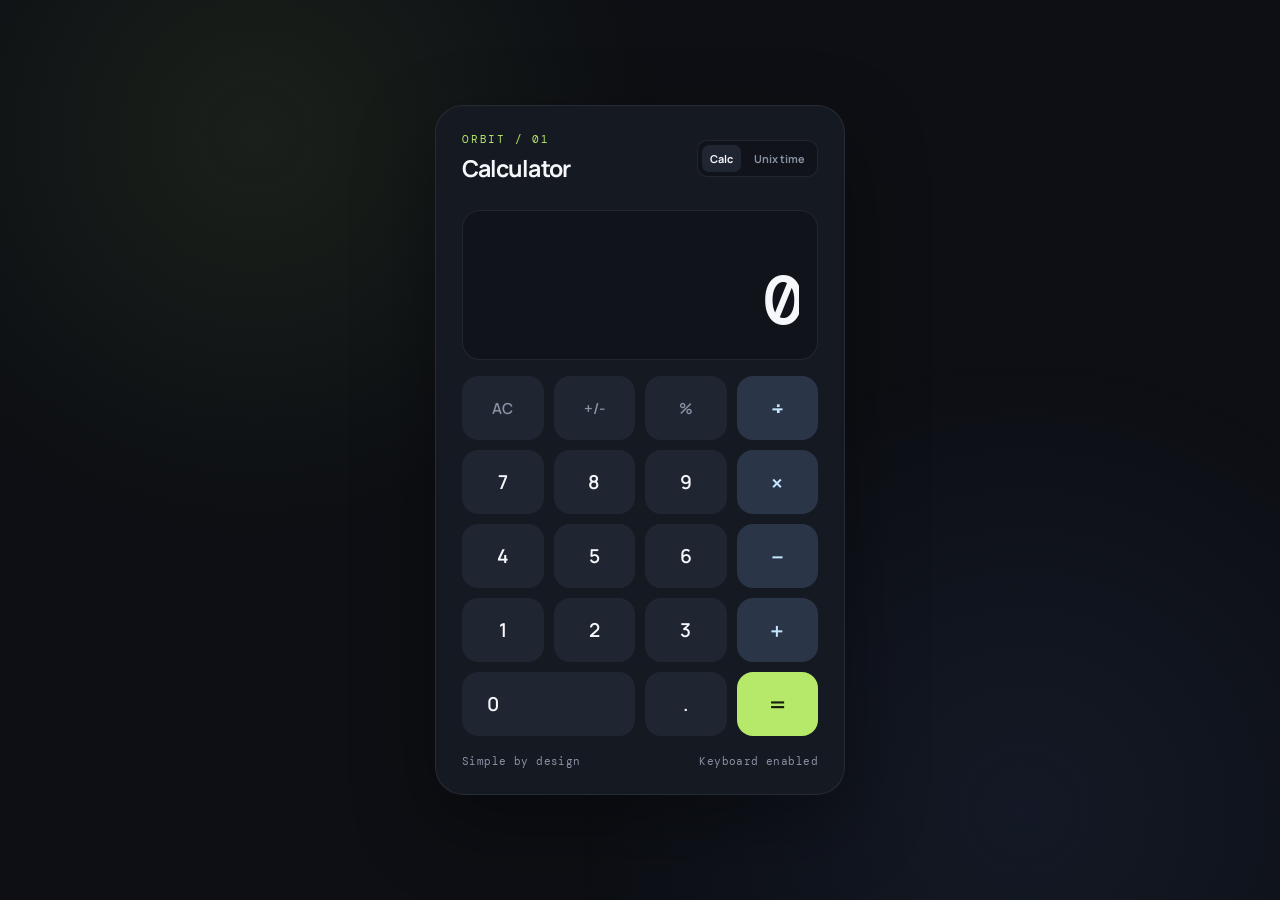
==== calculator-web/index.html @ 710e7ebb "init" ====
<!doctype html>
<html lang="en">
  <head>
    <meta charset="UTF-8" />
    <meta name="viewport" content="width=device-width, initial-scale=1.0" />
    <meta name="theme-color" content="#10131a" />
    <title>Orbit Tools — Calculator</title>
    <link rel="preconnect" href="https://fonts.googleapis.com" />
    <link rel="preconnect" href="https://fonts.gstatic.com" crossorigin />
    <link
      href="https://fonts.googleapis.com/css2?family=DM+Mono:wght@400;500&family=Manrope:wght@500;600;700;800&display=swap"
      rel="stylesheet"
    />
    <link rel="stylesheet" href="styles.css" />
  </head>
  <body>
    <main class="page-shell">
      <section class="calculator" aria-label="Calculator">
        <header class="calculator-header">
          <div>
            <p class="eyebrow">ORBIT / 01</p>
            <h1>Calculator</h1>
          </div>
          <nav class="tool-nav" aria-label="Tools">
            <a class="active" href="index.html">Calc</a>
            <a href="timestamp.html">Unix time</a>
          </nav>
        </header>

        <div class="display" aria-live="polite">
          <div class="expression" id="expression">&nbsp;</div>
          <div class="result" id="result">0</div>
        </div>

        <div class="keypad">
          <button class="key key-action" data-action="clear" aria-label="Clear">AC</button>
          <button class="key key-action" data-action="sign" aria-label="Toggle sign">+/-</button>
          <button class="key key-action" data-action="percent" aria-label="Percent">%</button>
          <button class="key key-operator" data-value="/" aria-label="Divide">÷</button>

          <button class="key" data-value="7">7</button>
          <button class="key" data-value="8">8</button>
          <button class="key" data-value="9">9</button>
          <button class="key key-operator" data-value="*" aria-label="Multiply">×</button>

          <button class="key" data-value="4">4</button>
          <button class="key" data-value="5">5</button>
          <button class="key" data-value="6">6</button>
          <button class="key key-operator" data-value="-" aria-label="Subtract">−</button>

          <button class="key" data-value="1">1</button>
          <button class="key" data-value="2">2</button>
          <button class="key" data-value="3">3</button>
          <button class="key key-operator" data-value="+" aria-label="Add">+</button>

          <button class="key key-zero" data-value="0">0</button>
          <button class="key" data-value=".">.</button>
          <button class="key key-equals" data-action="equals" aria-label="Equals">=</button>
        </div>

        <footer class="calculator-footer">
          <span>Simple by design</span>
          <span class="keyboard-hint">Keyboard enabled</span>
        </footer>
      </section>
    </main>
    <script src="script.js"></script>
  </body>
</html>
---- calculator-web/styles.css ----
:root {
  color-scheme: dark;
  --background: #0d0f14;
  --panel: #151922;
  --panel-edge: rgba(255, 255, 255, 0.08);
  --display: #10131a;
  --key: #202532;
  --key-hover: #2b3242;
  --muted: #8992a5;
  --text: #f5f7fb;
  --accent: #b6e86a;
  --accent-dark: #16200d;
  --operator: #2b3548;
  --operator-text: #c5e5ff;
}

* {
  box-sizing: border-box;
}

body {
  margin: 0;
  min-width: 320px;
  min-height: 100vh;
  background: var(--background);
  color: var(--text);
  font-family: "Manrope", sans-serif;
}

body::before {
  position: fixed;
  inset: 0;
  z-index: -1;
  background:
    radial-gradient(circle at 20% 15%, rgba(182, 232, 106, 0.08), transparent 32%),
    radial-gradient(circle at 80% 90%, rgba(97, 149, 255, 0.08), transparent 35%);
  content: "";
}

.page-shell {
  display: grid;
  min-height: 100vh;
  place-items: center;
  padding: 24px;
}

.calculator {
  width: min(100%, 410px);
  padding: 26px;
  border: 1px solid var(--panel-edge);
  border-radius: 28px;
  background: var(--panel);
  box-shadow: 0 30px 80px rgba(0, 0, 0, 0.35);
}

.calculator-header,
.calculator-footer {
  display: flex;
  align-items: center;
  justify-content: space-between;
}

.tool-nav {
  display: flex;
  gap: 5px;
  padding: 4px;
  border: 1px solid var(--panel-edge);
  border-radius: 10px;
  background: var(--display);
}

.tool-nav a {
  padding: 6px 8px;
  border-radius: 7px;
  color: var(--muted);
  font-size: 0.68rem;
  font-weight: 700;
  text-decoration: none;
}

.tool-nav a:hover,
.tool-nav a.active {
  background: var(--key);
  color: var(--text);
}

.eyebrow {
  margin: 0 0 6px;
  color: var(--accent);
  font-family: "DM Mono", monospace;
  font-size: 0.7rem;
  letter-spacing: 0.16em;
}

h1 {
  margin: 0;
  font-size: 1.45rem;
  letter-spacing: -0.04em;
}

.status-dot {
  width: 10px;
  height: 10px;
  border-radius: 50%;
  background: var(--accent);
  box-shadow: 0 0 0 5px rgba(182, 232, 106, 0.1), 0 0 18px var(--accent);
}

.display {
  display: flex;
  min-height: 150px;
  flex-direction: column;
  justify-content: flex-end;
  margin: 26px 0 16px;
  padding: 20px 18px;
  overflow: hidden;
  border: 1px solid var(--panel-edge);
  border-radius: 18px;
  background: var(--display);
  text-align: right;
}

.expression {
  min-height: 25px;
  color: var(--muted);
  font-family: "DM Mono", monospace;
  font-size: 0.9rem;
  white-space: nowrap;
}

.result {
  overflow: hidden;
  font-family: "DM Mono", monospace;
  font-size: clamp(2.7rem, 12vw, 4.25rem);
  font-weight: 500;
  letter-spacing: -0.08em;
  line-height: 1.1;
  text-overflow: ellipsis;
  white-space: nowrap;
}

.keypad {
  display: grid;
  grid-template-columns: repeat(4, 1fr);
  gap: 10px;
}

.key {
  min-height: 64px;
  padding: 0;
  border: 0;
  border-radius: 16px;
  background: var(--key);
  color: var(--text);
  cursor: pointer;
  font: 600 1.2rem "Manrope", sans-serif;
  transition: transform 120ms ease, background 120ms ease, color 120ms ease;
  -webkit-tap-highlight-color: transparent;
}

.key:hover {
  background: var(--key-hover);
}

.key:active,
.key.is-pressed {
  transform: scale(0.95);
}

.key:focus-visible {
  outline: 2px solid var(--accent);
  outline-offset: 3px;
}

.key-action {
  color: var(--muted);
  font-size: 0.95rem;
}

.key-operator {
  background: var(--operator);
  color: var(--operator-text);
  font-size: 1.5rem;
}

.key-equals {
  background: var(--accent);
  color: var(--accent-dark);
  font-size: 1.6rem;
}

.key-equals:hover {
  background: #c6f27d;
}

.key-zero {
  grid-column: span 2;
  text-align: left;
  padding-left: 25px;
}

.calculator-footer {
  margin-top: 19px;
  color: var(--muted);
  font-family: "DM Mono", monospace;
  font-size: 0.66rem;
  letter-spacing: 0.04em;
}

.converter {
  width: min(100%, 520px);
}

.intro {
  margin: 28px 0 20px;
  color: var(--muted);
  font-size: 0.88rem;
  line-height: 1.6;
}

.converter-form {
  display: grid;
  gap: 13px;
}

.field {
  display: grid;
  gap: 8px;
  color: var(--muted);
  font-family: "DM Mono", monospace;
  font-size: 0.73rem;
}

input {
  width: 100%;
  min-height: 55px;
  padding: 0 15px;
  border: 1px solid var(--panel-edge);
  border-radius: 14px;
  outline: none;
  background: var(--display);
  color: var(--text);
  font: 500 1rem "DM Mono", monospace;
}

input:focus {
  border-color: var(--accent);
  box-shadow: 0 0 0 3px rgba(182, 232, 106, 0.1);
}

.input-with-action {
  display: flex;
  gap: 8px;
}

.input-with-action input {
  min-width: 0;
}

.small-action,
.convert-button {
  border: 0;
  border-radius: 12px;
  cursor: pointer;
  font: 700 0.75rem "Manrope", sans-serif;
}

.small-action {
  padding: 0 15px;
  background: var(--key);
  color: var(--accent);
}

.convert-button {
  min-height: 45px;
  background: var(--operator);
  color: var(--operator-text);
}

.convert-button:hover,
.small-action:hover {
  background: var(--key-hover);
}

.convert-button span {
  margin: 0 5px;
  color: var(--accent);
  font-size: 1rem;
}

.conversion-output {
  display: grid;
  gap: 7px;
  margin-top: 23px;
  padding: 17px;
  border: 1px solid rgba(182, 232, 106, 0.18);
  border-radius: 15px;
  background: rgba(182, 232, 106, 0.06);
}

.conversion-output.has-error {
  border-color: rgba(255, 127, 127, 0.3);
  background: rgba(255, 127, 127, 0.06);
}

.output-label {
  color: var(--accent);
  font: 0.65rem "DM Mono", monospace;
  letter-spacing: 0.12em;
  text-transform: uppercase;
}

.conversion-output strong {
  overflow-wrap: anywhere;
  font: 500 1.3rem "DM Mono", monospace;
}

.conversion-output > span:last-child {
  color: var(--muted);
  font-size: 0.74rem;
}

.calculator-footer a {
  color: var(--muted);
}

@media (max-width: 420px) {
  .page-shell {
    padding: 12px;
  }

  .calculator {
    padding: 18px;
    border-radius: 22px;
  }

  .key {
    min-height: 59px;
  }
}
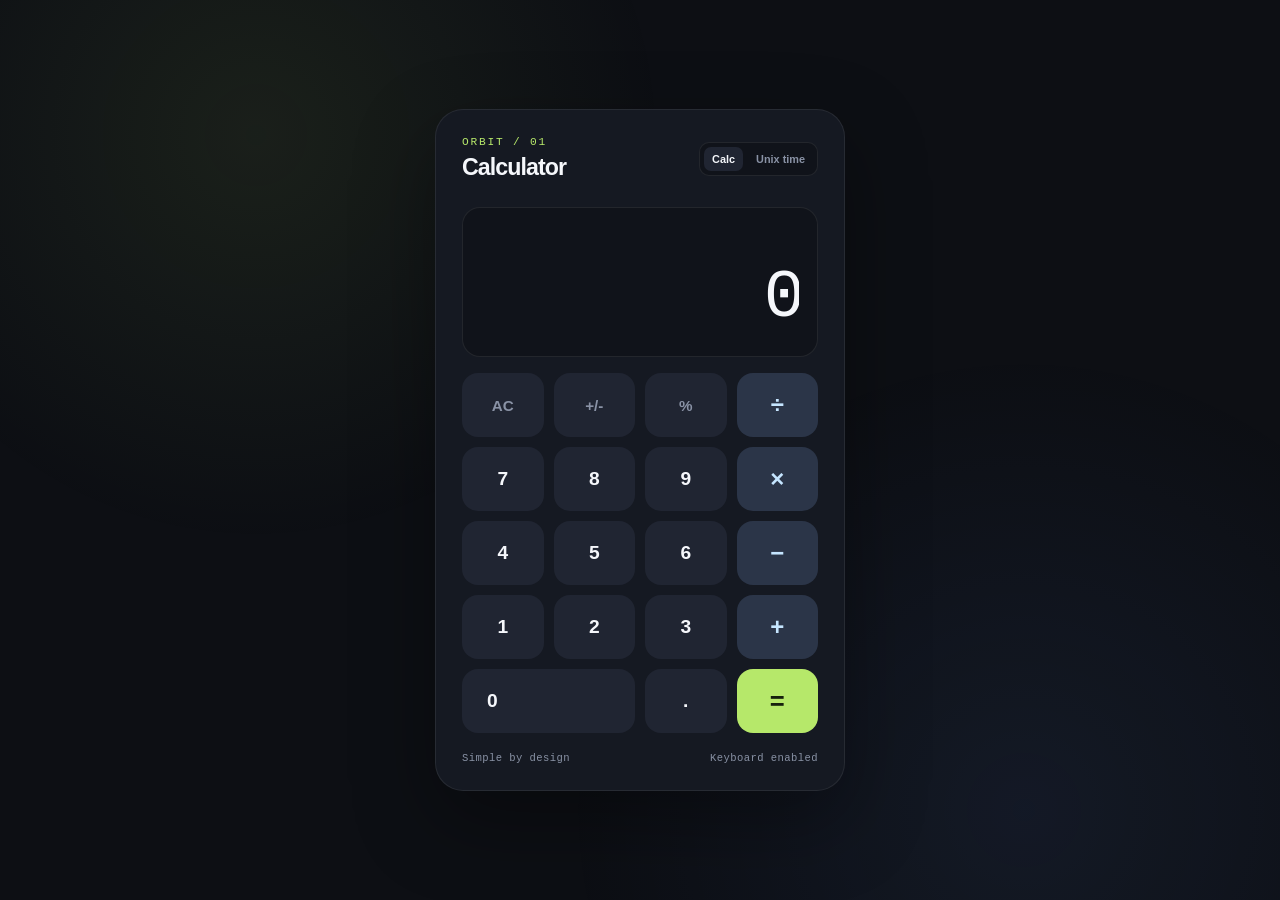
==== commit 6940015f: "timestamp" ====
--- a/calculator-web/index.html
+++ b/calculator-web/index.html
@@ -5,12 +5,6 @@
     <meta name="viewport" content="width=device-width, initial-scale=1.0" />
     <meta name="theme-color" content="#10131a" />
     <title>Orbit Tools — Calculator</title>
-    <link rel="preconnect" href="https://fonts.googleapis.com" />
-    <link rel="preconnect" href="https://fonts.gstatic.com" crossorigin />
-    <link
-      href="https://fonts.googleapis.com/css2?family=DM+Mono:wght@400;500&family=Manrope:wght@500;600;700;800&display=swap"
-      rel="stylesheet"
-    />
     <link rel="stylesheet" href="styles.css" />
   </head>
   <body>
--- a/calculator-web/styles.css
+++ b/calculator-web/styles.css
@@ -24,7 +24,7 @@
   min-height: 100vh;
   background: var(--background);
   color: var(--text);
-  font-family: "Manrope", sans-serif;
+  font-family: Arial, Helvetica, sans-serif;
 }
 
 body::before {
@@ -87,7 +87,7 @@
 .eyebrow {
   margin: 0 0 6px;
   color: var(--accent);
-  font-family: "DM Mono", monospace;
+  font-family: "Courier New", Courier, monospace;
   font-size: 0.7rem;
   letter-spacing: 0.16em;
 }
@@ -123,14 +123,14 @@
 .expression {
   min-height: 25px;
   color: var(--muted);
-  font-family: "DM Mono", monospace;
+  font-family: "Courier New", Courier, monospace;
   font-size: 0.9rem;
   white-space: nowrap;
 }
 
 .result {
   overflow: hidden;
-  font-family: "DM Mono", monospace;
+  font-family: "Courier New", Courier, monospace;
   font-size: clamp(2.7rem, 12vw, 4.25rem);
   font-weight: 500;
   letter-spacing: -0.08em;
@@ -153,7 +153,7 @@
   background: var(--key);
   color: var(--text);
   cursor: pointer;
-  font: 600 1.2rem "Manrope", sans-serif;
+  font: 600 1.2rem Arial, Helvetica, sans-serif;
   transition: transform 120ms ease, background 120ms ease, color 120ms ease;
   -webkit-tap-highlight-color: transparent;
 }
@@ -202,7 +202,7 @@
 .calculator-footer {
   margin-top: 19px;
   color: var(--muted);
-  font-family: "DM Mono", monospace;
+  font-family: "Courier New", Courier, monospace;
   font-size: 0.66rem;
   letter-spacing: 0.04em;
 }
@@ -240,7 +240,7 @@
   outline: none;
   background: var(--display);
   color: var(--text);
-  font: 500 1rem "DM Mono", monospace;
+  font: 500 1rem "Courier New", Courier, monospace;
 }
 
 input:focus {
@@ -262,7 +262,7 @@
   border: 0;
   border-radius: 12px;
   cursor: pointer;
-  font: 700 0.75rem "Manrope", sans-serif;
+  font: 700 0.75rem Arial, Helvetica, sans-serif;
 }
 
 .small-action {
@@ -305,14 +305,14 @@
 
 .output-label {
   color: var(--accent);
-  font: 0.65rem "DM Mono", monospace;
+  font: 0.65rem "Courier New", Courier, monospace;
   letter-spacing: 0.12em;
   text-transform: uppercase;
 }
 
 .conversion-output strong {
   overflow-wrap: anywhere;
-  font: 500 1.3rem "DM Mono", monospace;
+  font: 500 1.3rem "Courier New", Courier, monospace;
 }
 
 .conversion-output > span:last-child {
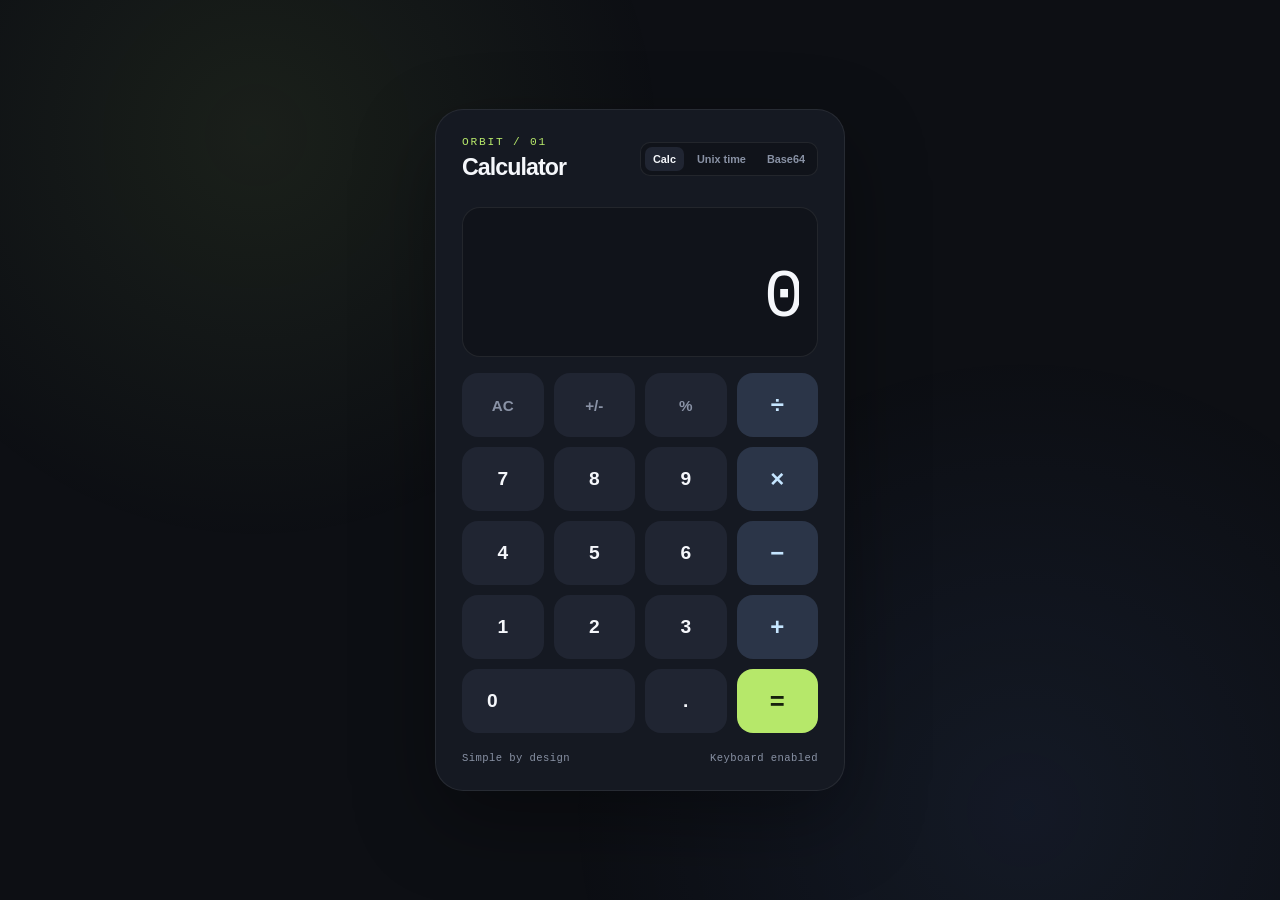
==== commit 9f3d3bb3: "Add Base64 conversion tool and update container configuration" ====
--- a/calculator-web/index.html
+++ b/calculator-web/index.html
@@ -18,6 +18,7 @@
           <nav class="tool-nav" aria-label="Tools">
             <a class="active" href="index.html">Calc</a>
             <a href="timestamp.html">Unix time</a>
+            <a href="base64.html">Base64</a>
           </nav>
         </header>
 
--- a/calculator-web/styles.css
+++ b/calculator-web/styles.css
@@ -231,21 +231,87 @@
   font-size: 0.73rem;
 }
 
-input {
+input,
+textarea {
   width: 100%;
-  min-height: 55px;
   padding: 0 15px;
   border: 1px solid var(--panel-edge);
   border-radius: 14px;
   outline: none;
   background: var(--display);
   color: var(--text);
-  font: 500 1rem "Courier New", Courier, monospace;
-}
-
-input:focus {
+  font: 500 0.95rem "Courier New", Courier, monospace;
+}
+
+input {
+  min-height: 55px;
+}
+
+textarea {
+  min-height: 84px;
+  padding: 12px 15px;
+  resize: vertical;
+  line-height: 1.45;
+}
+
+input:focus,
+textarea:focus {
   border-color: var(--accent);
   box-shadow: 0 0 0 3px rgba(182, 232, 106, 0.1);
+}
+
+.field-header {
+  display: flex;
+  align-items: center;
+  justify-content: space-between;
+}
+
+.text-link-btn {
+  padding: 0;
+  border: none;
+  background: none;
+  color: var(--accent);
+  font-family: inherit;
+  font-size: 0.72rem;
+  font-weight: 700;
+  cursor: pointer;
+  text-decoration: underline;
+  text-underline-offset: 3px;
+}
+
+.text-link-btn:hover {
+  color: var(--text);
+}
+
+.checkbox-label {
+  display: inline-flex;
+  align-items: center;
+  gap: 6px;
+  cursor: pointer;
+  font-size: 0.72rem;
+  color: var(--muted);
+  user-select: none;
+}
+
+.checkbox-label input[type="checkbox"] {
+  width: 14px;
+  min-height: 14px;
+  height: 14px;
+  margin: 0;
+  accent-color: var(--accent);
+  cursor: pointer;
+}
+
+.converter-actions {
+  display: grid;
+  grid-template-columns: 1fr 1fr;
+  gap: 10px;
+}
+
+.output-top-row {
+  display: flex;
+  align-items: center;
+  justify-content: space-between;
 }
 
 .input-with-action {
@@ -266,7 +332,8 @@
 }
 
 .small-action {
-  padding: 0 15px;
+  min-height: 28px;
+  padding: 0 14px;
   background: var(--key);
   color: var(--accent);
 }
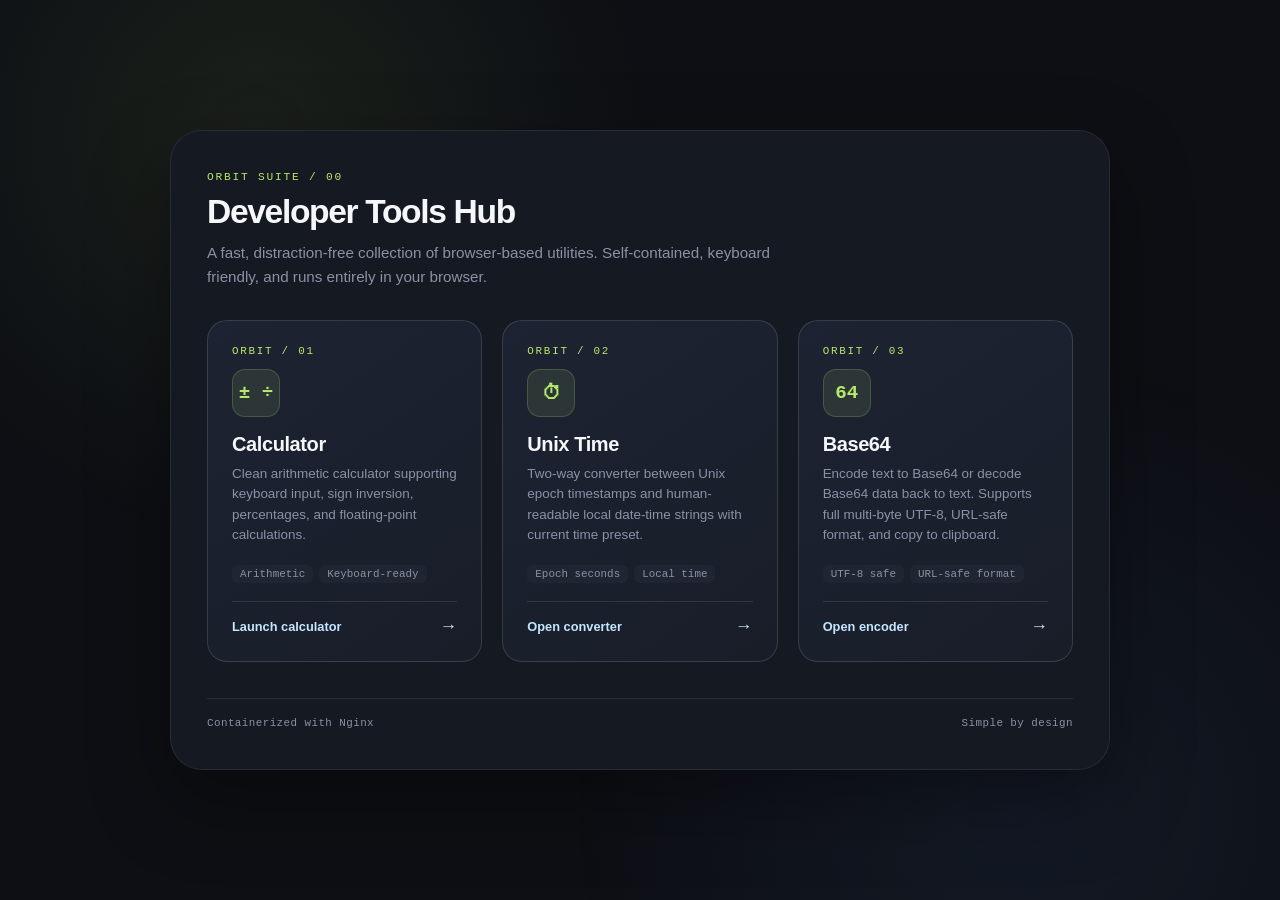
==== commit ce3b70a8: "Add tools hub index page, move calculator to cal.html, fix card styling" ====
--- a/calculator-web/index.html
+++ b/calculator-web/index.html
@@ -4,61 +4,93 @@
     <meta charset="UTF-8" />
     <meta name="viewport" content="width=device-width, initial-scale=1.0" />
     <meta name="theme-color" content="#10131a" />
-    <title>Orbit Tools — Calculator</title>
+    <title>Orbit Tools — Developer Utilities Suite</title>
     <link rel="stylesheet" href="styles.css" />
   </head>
   <body>
     <main class="page-shell">
-      <section class="calculator" aria-label="Calculator">
-        <header class="calculator-header">
-          <div>
-            <p class="eyebrow">ORBIT / 01</p>
-            <h1>Calculator</h1>
-          </div>
-          <nav class="tool-nav" aria-label="Tools">
-            <a class="active" href="index.html">Calc</a>
-            <a href="timestamp.html">Unix time</a>
-            <a href="base64.html">Base64</a>
-          </nav>
+      <section class="dashboard" aria-label="Orbit Tools Dashboard">
+        <header class="dashboard-header">
+          <p class="eyebrow">ORBIT SUITE / 00</p>
+          <h1 class="dashboard-title">Developer Tools Hub</h1>
+          <p class="dashboard-desc">
+            A fast, distraction-free collection of browser-based utilities. Self-contained, keyboard friendly, and runs entirely in your browser.
+          </p>
         </header>
 
-        <div class="display" aria-live="polite">
-          <div class="expression" id="expression">&nbsp;</div>
-          <div class="result" id="result">0</div>
+        <div class="tools-grid">
+          <!-- Tool 1: Calculator -->
+          <a class="tool-card" href="cal.html" aria-label="Open Calculator">
+            <div>
+              <div class="tool-card-badge">ORBIT / 01</div>
+              <div class="tool-card-icon" aria-hidden="true">± ÷</div>
+              <h2 class="tool-card-title">Calculator</h2>
+              <p class="tool-card-desc">
+                Clean arithmetic calculator supporting keyboard input, sign inversion, percentages, and floating-point calculations.
+              </p>
+            </div>
+            <div>
+              <div class="tool-card-tags">
+                <span class="tool-tag">Arithmetic</span>
+                <span class="tool-tag">Keyboard-ready</span>
+              </div>
+              <div class="tool-card-footer">
+                <span>Launch calculator</span>
+                <span class="tool-card-arrow" aria-hidden="true">→</span>
+              </div>
+            </div>
+          </a>
+
+          <!-- Tool 2: Unix Timestamp -->
+          <a class="tool-card" href="timestamp.html" aria-label="Open Unix Timestamp Converter">
+            <div>
+              <div class="tool-card-badge">ORBIT / 02</div>
+              <div class="tool-card-icon" aria-hidden="true">⏱</div>
+              <h2 class="tool-card-title">Unix Time</h2>
+              <p class="tool-card-desc">
+                Two-way converter between Unix epoch timestamps and human-readable local date-time strings with current time preset.
+              </p>
+            </div>
+            <div>
+              <div class="tool-card-tags">
+                <span class="tool-tag">Epoch seconds</span>
+                <span class="tool-tag">Local time</span>
+              </div>
+              <div class="tool-card-footer">
+                <span>Open converter</span>
+                <span class="tool-card-arrow" aria-hidden="true">→</span>
+              </div>
+            </div>
+          </a>
+
+          <!-- Tool 3: Base64 Converter -->
+          <a class="tool-card" href="base64.html" aria-label="Open Base64 Converter">
+            <div>
+              <div class="tool-card-badge">ORBIT / 03</div>
+              <div class="tool-card-icon" aria-hidden="true">64</div>
+              <h2 class="tool-card-title">Base64</h2>
+              <p class="tool-card-desc">
+                Encode text to Base64 or decode Base64 data back to text. Supports full multi-byte UTF-8, URL-safe format, and copy to clipboard.
+              </p>
+            </div>
+            <div>
+              <div class="tool-card-tags">
+                <span class="tool-tag">UTF-8 safe</span>
+                <span class="tool-tag">URL-safe format</span>
+              </div>
+              <div class="tool-card-footer">
+                <span>Open encoder</span>
+                <span class="tool-card-arrow" aria-hidden="true">→</span>
+              </div>
+            </div>
+          </a>
         </div>
 
-        <div class="keypad">
-          <button class="key key-action" data-action="clear" aria-label="Clear">AC</button>
-          <button class="key key-action" data-action="sign" aria-label="Toggle sign">+/-</button>
-          <button class="key key-action" data-action="percent" aria-label="Percent">%</button>
-          <button class="key key-operator" data-value="/" aria-label="Divide">÷</button>
-
-          <button class="key" data-value="7">7</button>
-          <button class="key" data-value="8">8</button>
-          <button class="key" data-value="9">9</button>
-          <button class="key key-operator" data-value="*" aria-label="Multiply">×</button>
-
-          <button class="key" data-value="4">4</button>
-          <button class="key" data-value="5">5</button>
-          <button class="key" data-value="6">6</button>
-          <button class="key key-operator" data-value="-" aria-label="Subtract">−</button>
-
-          <button class="key" data-value="1">1</button>
-          <button class="key" data-value="2">2</button>
-          <button class="key" data-value="3">3</button>
-          <button class="key key-operator" data-value="+" aria-label="Add">+</button>
-
-          <button class="key key-zero" data-value="0">0</button>
-          <button class="key" data-value=".">.</button>
-          <button class="key key-equals" data-action="equals" aria-label="Equals">=</button>
-        </div>
-
-        <footer class="calculator-footer">
+        <footer class="dashboard-footer">
+          <span>Containerized with Nginx</span>
           <span>Simple by design</span>
-          <span class="keyboard-hint">Keyboard enabled</span>
         </footer>
       </section>
     </main>
-    <script src="script.js"></script>
   </body>
 </html>
--- a/calculator-web/styles.css
+++ b/calculator-web/styles.css
@@ -92,10 +92,18 @@
   letter-spacing: 0.16em;
 }
 
+h1, h2 {
+  margin: 0;
+  letter-spacing: -0.04em;
+}
+
 h1 {
-  margin: 0;
   font-size: 1.45rem;
-  letter-spacing: -0.04em;
+}
+
+h2 {
+  font-size: 1.1rem;
+  font-weight: 600;
 }
 
 .status-dot {
@@ -391,6 +399,161 @@
   color: var(--muted);
 }
 
+.dashboard {
+  width: min(100%, 940px);
+  padding: 40px 36px;
+  border: 1px solid var(--panel-edge);
+  border-radius: 32px;
+  background: var(--panel);
+  box-shadow: 0 30px 80px rgba(0, 0, 0, 0.35);
+}
+
+.dashboard-header {
+  margin-bottom: 32px;
+}
+
+.dashboard-header .eyebrow {
+  margin-bottom: 10px;
+}
+
+.dashboard-title {
+  margin: 0 0 10px;
+  font-size: 2.1rem;
+  letter-spacing: -0.04em;
+}
+
+.dashboard-desc {
+  margin: 0;
+  color: var(--muted);
+  font-size: 0.95rem;
+  line-height: 1.55;
+  max-width: 600px;
+}
+
+.tools-grid {
+  display: grid;
+  grid-template-columns: repeat(auto-fit, minmax(260px, 1fr));
+  gap: 20px;
+  margin-top: 28px;
+}
+
+.tool-card {
+  display: flex;
+  flex-direction: column;
+  justify-content: space-between;
+  padding: 24px;
+  border: 1px solid rgba(255, 255, 255, 0.13);
+  border-radius: 20px;
+  background: linear-gradient(145deg, #1e2333 0%, #181d28 100%);
+  text-decoration: none;
+  color: var(--text);
+  transition: transform 0.18s ease, border-color 0.18s ease, box-shadow 0.18s ease, background 0.18s ease;
+  position: relative;
+  overflow: hidden;
+  min-height: 260px;
+}
+
+.tool-card:hover {
+  transform: translateY(-4px);
+  border-color: rgba(182, 232, 106, 0.45);
+  background: linear-gradient(145deg, #222840 0%, #1c2230 100%);
+  box-shadow: 0 16px 40px rgba(0, 0, 0, 0.45), 0 0 28px rgba(182, 232, 106, 0.1);
+}
+
+.tool-card-badge {
+  color: var(--accent);
+  font-family: "Courier New", Courier, monospace;
+  font-size: 0.68rem;
+  letter-spacing: 0.16em;
+  margin-bottom: 12px;
+}
+
+.tool-card-icon {
+  width: 48px;
+  height: 48px;
+  border-radius: 13px;
+  background: rgba(182, 232, 106, 0.1);
+  color: var(--accent);
+  display: flex;
+  align-items: center;
+  justify-content: center;
+  font-size: 1.2rem;
+  font-family: "Courier New", Courier, monospace;
+  font-weight: bold;
+  margin-bottom: 16px;
+  border: 1px solid rgba(182, 232, 106, 0.2);
+  flex-shrink: 0;
+}
+
+.tool-card-title {
+  margin: 0 0 8px;
+  font-size: 1.25rem;
+  letter-spacing: -0.02em;
+}
+
+.tool-card-desc {
+  margin: 0 0 20px;
+  color: var(--muted);
+  font-size: 0.84rem;
+  line-height: 1.5;
+  flex-grow: 1;
+}
+
+.tool-card-tags {
+  display: flex;
+  gap: 6px;
+  flex-wrap: wrap;
+  margin-bottom: 18px;
+}
+
+.tool-tag {
+  display: inline-block;
+  padding: 3px 8px;
+  border-radius: 6px;
+  background: var(--key);
+  color: var(--muted);
+  font-size: 0.68rem;
+  font-family: "Courier New", Courier, monospace;
+}
+
+.tool-card-footer {
+  display: flex;
+  align-items: center;
+  justify-content: space-between;
+  padding-top: 14px;
+  border-top: 1px solid rgba(255, 255, 255, 0.1);
+  color: var(--operator-text);
+  font-size: 0.8rem;
+  font-weight: 700;
+  margin-top: 4px;
+}
+
+.tool-card:hover .tool-card-footer {
+  color: var(--accent);
+}
+
+.tool-card-arrow {
+  font-size: 1.1rem;
+  transition: transform 0.18s ease;
+}
+
+.tool-card:hover .tool-card-arrow {
+  transform: translateX(4px);
+}
+
+.dashboard-footer {
+  margin-top: 36px;
+  display: flex;
+  align-items: center;
+  justify-content: space-between;
+  color: var(--muted);
+  font-family: "Courier New", Courier, monospace;
+  font-size: 0.68rem;
+  letter-spacing: 0.04em;
+  border-top: 1px solid var(--panel-edge);
+  padding-top: 18px;
+}
+
 @media (max-width: 420px) {
   .page-shell {
     padding: 12px;
@@ -401,6 +564,15 @@
     border-radius: 22px;
   }
 
+  .dashboard {
+    padding: 24px 18px;
+    border-radius: 22px;
+  }
+
+  .dashboard-title {
+    font-size: 1.6rem;
+  }
+
   .key {
     min-height: 59px;
   }
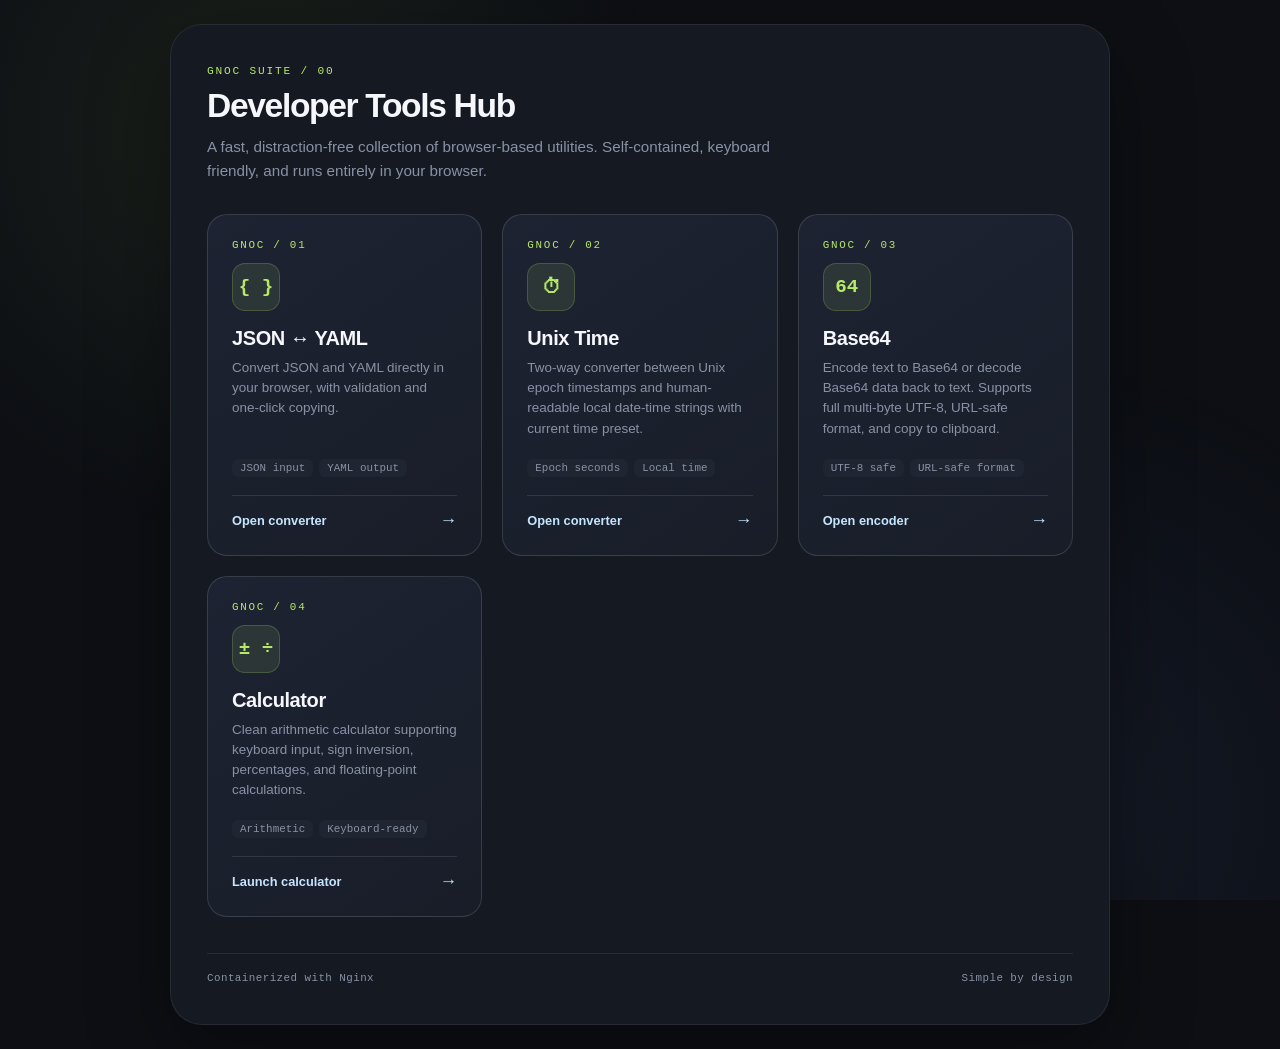
==== commit 9f2305aa: "adding json converter" ====
--- a/calculator-web/index.html
+++ b/calculator-web/index.html
@@ -4,14 +4,14 @@
     <meta charset="UTF-8" />
     <meta name="viewport" content="width=device-width, initial-scale=1.0" />
     <meta name="theme-color" content="#10131a" />
-    <title>Orbit Tools — Developer Utilities Suite</title>
+    <title>GNOC Suite — Developer Utilities</title>
     <link rel="stylesheet" href="styles.css" />
   </head>
   <body>
     <main class="page-shell">
-      <section class="dashboard" aria-label="Orbit Tools Dashboard">
+      <section class="dashboard" aria-label="GNOC Suite Dashboard">
         <header class="dashboard-header">
-          <p class="eyebrow">ORBIT SUITE / 00</p>
+          <p class="eyebrow">GNOC SUITE / 00</p>
           <h1 class="dashboard-title">Developer Tools Hub</h1>
           <p class="dashboard-desc">
             A fast, distraction-free collection of browser-based utilities. Self-contained, keyboard friendly, and runs entirely in your browser.
@@ -19,23 +19,23 @@
         </header>
 
         <div class="tools-grid">
-          <!-- Tool 1: Calculator -->
-          <a class="tool-card" href="cal.html" aria-label="Open Calculator">
+          <!-- Tool 1: JSON/YAML Converter -->
+          <a class="tool-card" href="json-yaml.html" aria-label="Open JSON and YAML Converter">
             <div>
-              <div class="tool-card-badge">ORBIT / 01</div>
-              <div class="tool-card-icon" aria-hidden="true">± ÷</div>
-              <h2 class="tool-card-title">Calculator</h2>
+              <div class="tool-card-badge">GNOC / 01</div>
+              <div class="tool-card-icon" aria-hidden="true">{ }</div>
+              <h2 class="tool-card-title">JSON ↔ YAML</h2>
               <p class="tool-card-desc">
-                Clean arithmetic calculator supporting keyboard input, sign inversion, percentages, and floating-point calculations.
+                Convert JSON and YAML directly in your browser, with validation and one-click copying.
               </p>
             </div>
             <div>
               <div class="tool-card-tags">
-                <span class="tool-tag">Arithmetic</span>
-                <span class="tool-tag">Keyboard-ready</span>
+                <span class="tool-tag">JSON input</span>
+                <span class="tool-tag">YAML output</span>
               </div>
               <div class="tool-card-footer">
-                <span>Launch calculator</span>
+                <span>Open converter</span>
                 <span class="tool-card-arrow" aria-hidden="true">→</span>
               </div>
             </div>
@@ -44,7 +44,7 @@
           <!-- Tool 2: Unix Timestamp -->
           <a class="tool-card" href="timestamp.html" aria-label="Open Unix Timestamp Converter">
             <div>
-              <div class="tool-card-badge">ORBIT / 02</div>
+              <div class="tool-card-badge">GNOC / 02</div>
               <div class="tool-card-icon" aria-hidden="true">⏱</div>
               <h2 class="tool-card-title">Unix Time</h2>
               <p class="tool-card-desc">
@@ -66,7 +66,7 @@
           <!-- Tool 3: Base64 Converter -->
           <a class="tool-card" href="base64.html" aria-label="Open Base64 Converter">
             <div>
-              <div class="tool-card-badge">ORBIT / 03</div>
+              <div class="tool-card-badge">GNOC / 03</div>
               <div class="tool-card-icon" aria-hidden="true">64</div>
               <h2 class="tool-card-title">Base64</h2>
               <p class="tool-card-desc">
@@ -84,6 +84,28 @@
               </div>
             </div>
           </a>
+
+          <!-- Tool 4: Calculator -->
+          <a class="tool-card" href="cal.html" aria-label="Open Calculator">
+            <div>
+              <div class="tool-card-badge">GNOC / 04</div>
+              <div class="tool-card-icon" aria-hidden="true">± ÷</div>
+              <h2 class="tool-card-title">Calculator</h2>
+              <p class="tool-card-desc">
+                Clean arithmetic calculator supporting keyboard input, sign inversion, percentages, and floating-point calculations.
+              </p>
+            </div>
+            <div>
+              <div class="tool-card-tags">
+                <span class="tool-tag">Arithmetic</span>
+                <span class="tool-tag">Keyboard-ready</span>
+              </div>
+              <div class="tool-card-footer">
+                <span>Launch calculator</span>
+                <span class="tool-card-arrow" aria-hidden="true">→</span>
+              </div>
+            </div>
+          </a>
         </div>
 
         <footer class="dashboard-footer">
--- a/calculator-web/styles.css
+++ b/calculator-web/styles.css
@@ -63,6 +63,8 @@
 .tool-nav {
   display: flex;
   gap: 5px;
+  max-width: 100%;
+  overflow-x: auto;
   padding: 4px;
   border: 1px solid var(--panel-edge);
   border-radius: 10px;
@@ -70,6 +72,7 @@
 }
 
 .tool-nav a {
+  flex-shrink: 0;
   padding: 6px 8px;
   border-radius: 7px;
   color: var(--muted);
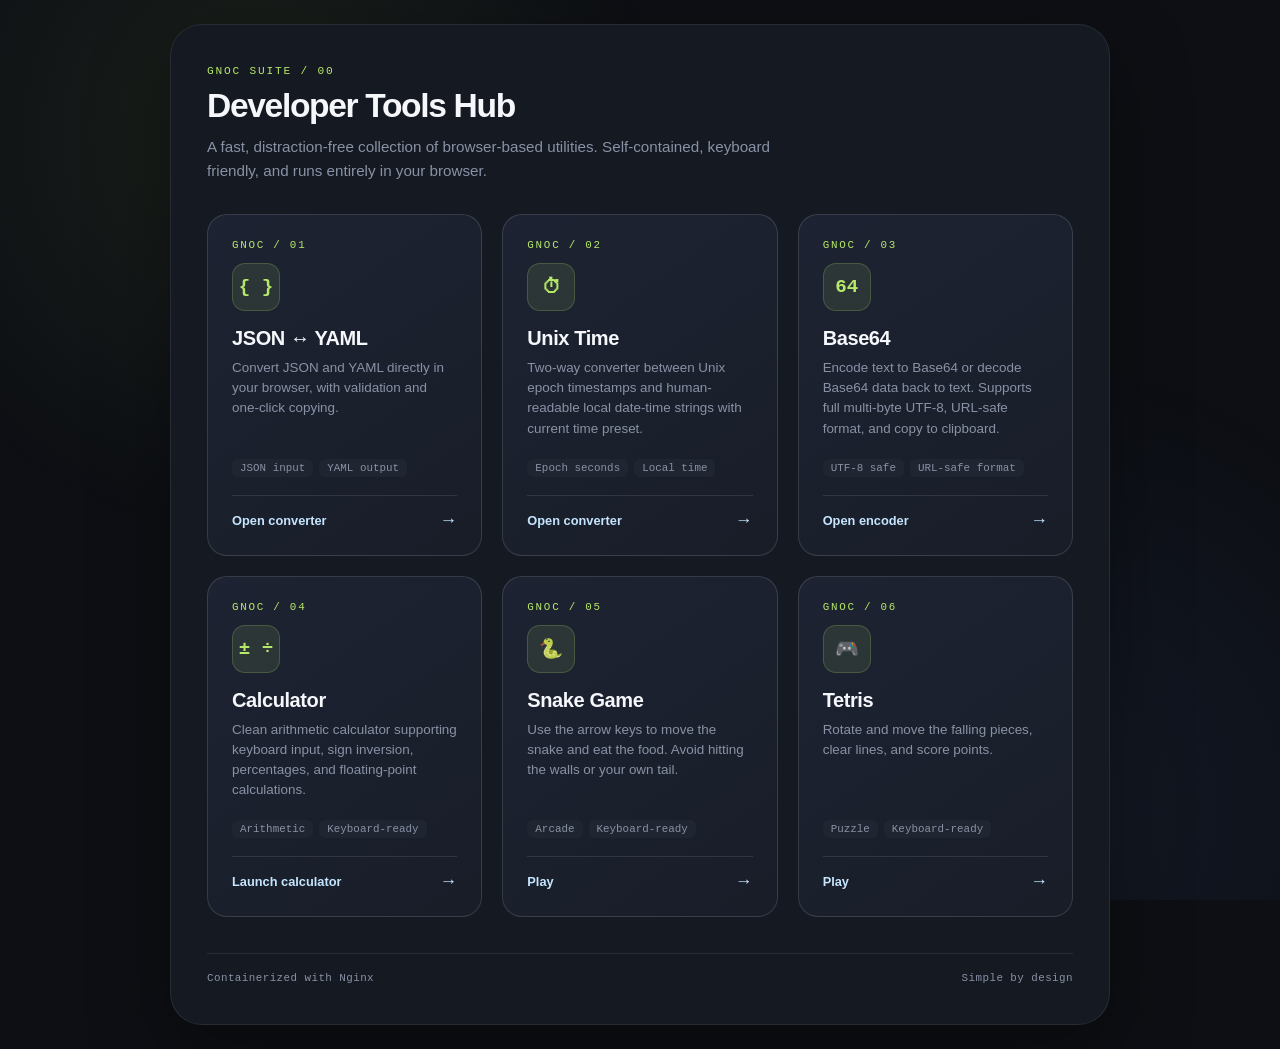
==== commit ddcf8581: "adding tetris game" ====
--- a/calculator-web/index.html
+++ b/calculator-web/index.html
@@ -106,6 +106,47 @@
               </div>
             </div>
           </a>
+
+          <!-- Snake Game -->
+          <a class="tool-card" href="snake.html" aria-label="Open Snake Game">
+            <div>
+              <div class="tool-card-badge">GNOC / 05</div>
+              <div class="tool-card-icon" aria-hidden="true">🐍</div>
+              <h2 class="tool-card-title">Snake Game</h2>
+              <p class="tool-card-desc">Use the arrow keys to move the snake and eat the food. Avoid hitting the walls or your own tail.</p>
+            </div>
+            <div>
+              <div class="tool-card-tags">
+                <span class="tool-tag">Arcade</span>
+                <span class="tool-tag">Keyboard-ready</span>
+              </div>
+              <div class="tool-card-footer">
+                <span>Play</span>
+                <span class="tool-card-arrow" aria-hidden="true">→</span>
+              </div>
+            </div>
+          </a>
+
+          <!-- Tetris Game -->
+          <a class="tool-card" href="tetris.html" aria-label="Open Tetris Game">
+            <div>
+              <div class="tool-card-badge">GNOC / 06</div>
+              <div class="tool-card-icon" aria-hidden="true">🎮</div>
+              <h2 class="tool-card-title">Tetris</h2>
+              <p class="tool-card-desc">Rotate and move the falling pieces, clear lines, and score points.</p>
+            </div>
+            <div>
+              <div class="tool-card-tags">
+                <span class="tool-tag">Puzzle</span>
+                <span class="tool-tag">Keyboard-ready</span>
+              </div>
+              <div class="tool-card-footer">
+                <span>Play</span>
+                <span class="tool-card-arrow" aria-hidden="true">→</span>
+              </div>
+            </div>
+          </a>
+
         </div>
 
         <footer class="dashboard-footer">
